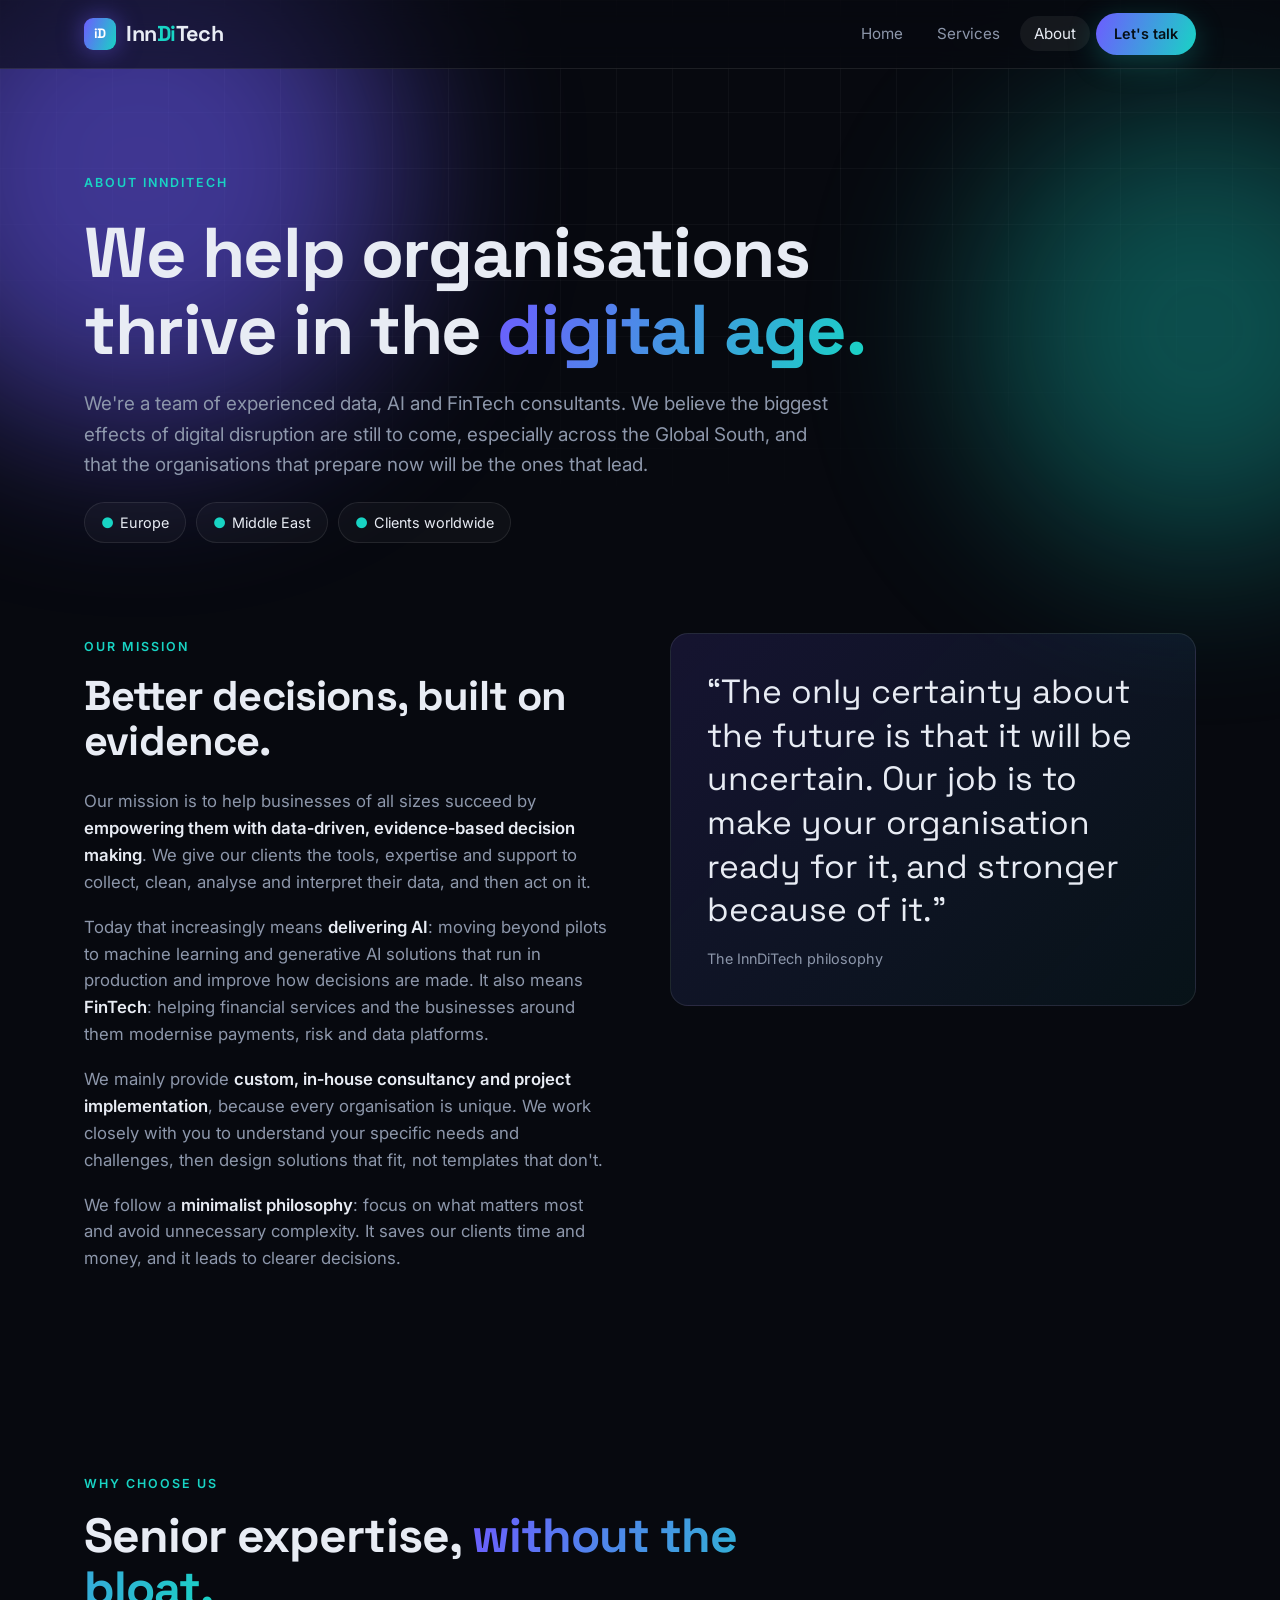
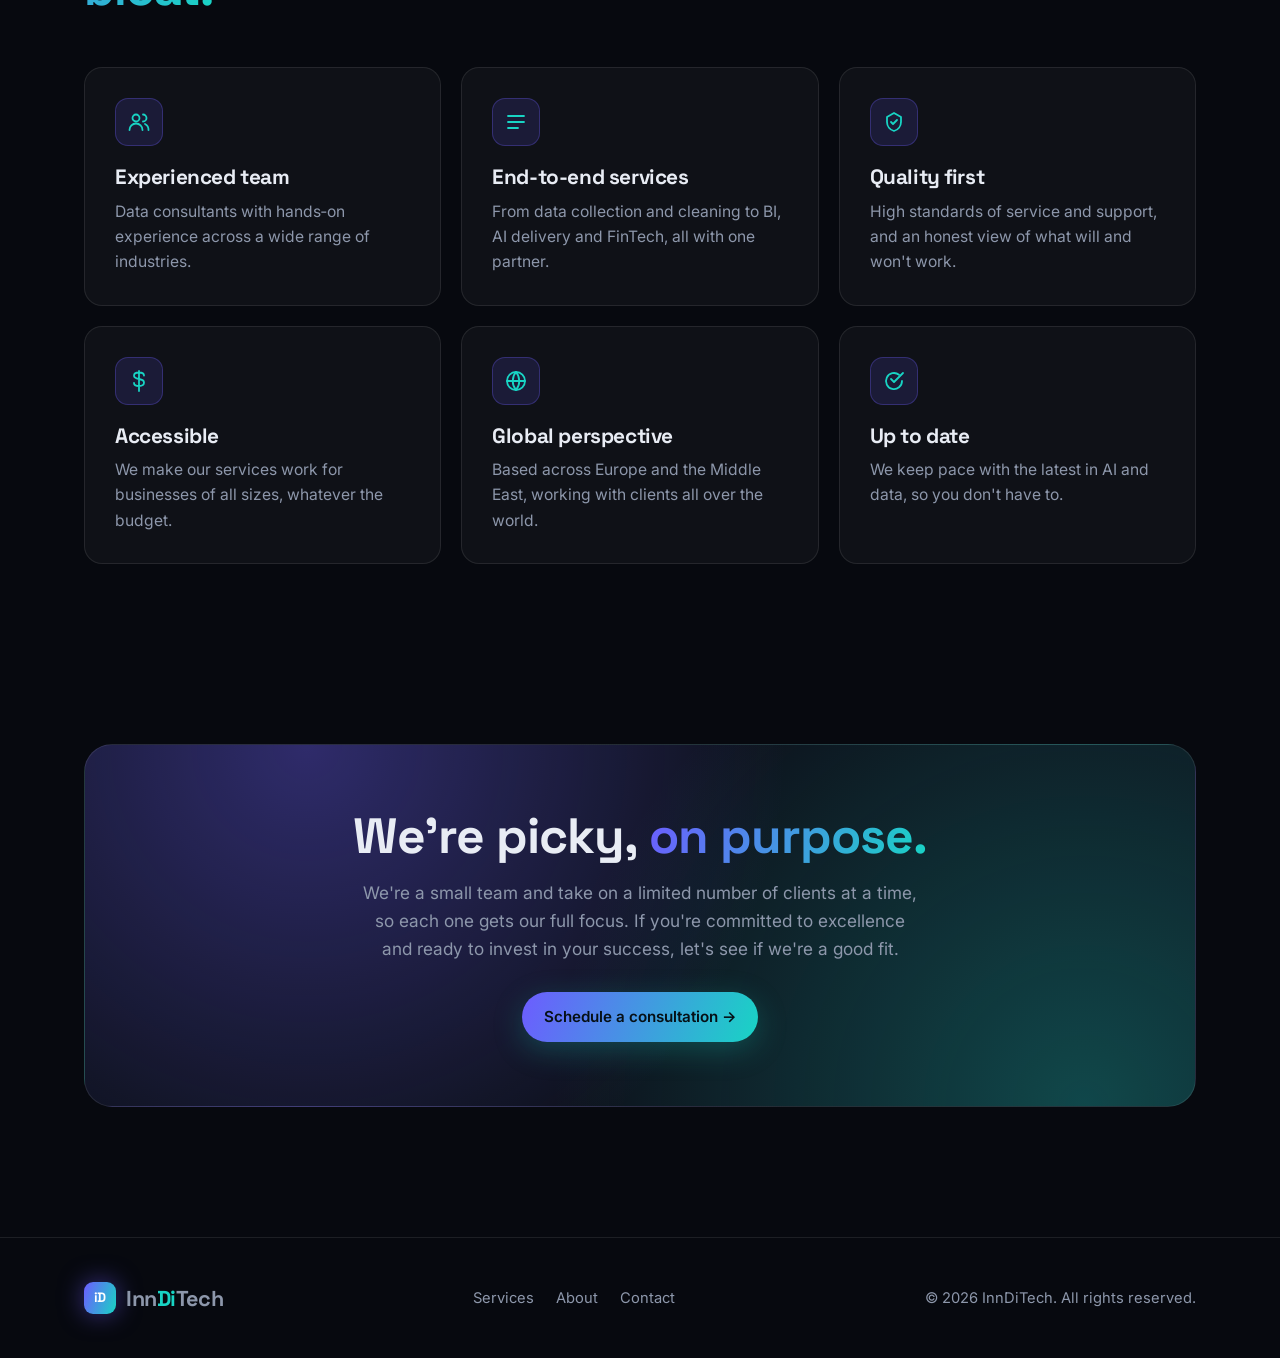
==== about.html @ ff6bf087 "New InnDiTech home and About pages" ====
<!DOCTYPE html>
<html lang="en">
<head>
  <meta charset="utf-8">
  <meta name="viewport" content="width=device-width, initial-scale=1">
  <title>About | InnDiTech</title>
  <meta name="description" content="InnDiTech is a small, senior team of data, AI and FinTech consultants working across Europe and the Middle East with clients worldwide.">
  <link rel="icon" href="data:image/svg+xml,<svg xmlns='http://www.w3.org/2000/svg' viewBox='0 0 32 32'><defs><linearGradient id='g' x1='0' x2='1'><stop stop-color='%236d5cff'/><stop offset='1' stop-color='%2318d4c4'/></linearGradient></defs><rect width='32' height='32' rx='8' fill='url(%23g)'/><text x='16' y='22' font-family='Arial' font-weight='800' font-size='15' fill='white' text-anchor='middle'>iD</text></svg>">
  <link rel="preconnect" href="https://fonts.googleapis.com">
  <link rel="preconnect" href="https://fonts.gstatic.com" crossorigin>
  <link href="https://fonts.googleapis.com/css2?family=Inter:wght@400;500;600;700&family=Space+Grotesk:wght@500;600;700&display=swap" rel="stylesheet">
  <link rel="stylesheet" href="styles.css">
</head>
<body>
  <div class="bg-grid"></div>

  <header class="nav">
    <div class="wrap">
      <a href="index.html" class="brand"><span class="mark">iD</span><span>Inn<b>Di</b>Tech</span></a>
      <button class="menu-toggle" aria-label="Open menu">☰</button>
      <ul>
        <li><a href="index.html">Home</a></li>
        <li><a href="index.html#services">Services</a></li>
        <li><a href="about.html" class="active">About</a></li>
        <li><a href="mailto:contact@innditech.com" class="btn btn-primary">Let's talk</a></li>
      </ul>
    </div>
  </header>

  <main>
    <section class="page-hero">
      <div class="orb o1"></div><div class="orb o2"></div>
      <div class="wrap">
        <span class="eyebrow">About InnDiTech</span>
        <h1>We help organisations thrive in the <span class="grad-text">digital age.</span></h1>
        <p>We're a team of experienced data, AI and FinTech consultants. We believe the biggest effects of digital disruption are still to come, especially across the Global South, and that the organisations that prepare now will be the ones that lead.</p>
        <div class="map-chips">
          <span class="chip"><i>●</i>Europe</span>
          <span class="chip"><i>●</i>Middle East</span>
          <span class="chip"><i>●</i>Clients worldwide</span>
        </div>
      </div>
    </section>

    <section style="padding-top:30px">
      <div class="wrap split">
        <div class="prose reveal">
          <span class="eyebrow">Our mission</span>
          <h2 style="font-size:clamp(1.8rem,3.4vw,2.6rem);margin:14px 0 24px">Better decisions, built on evidence.</h2>
          <p>Our mission is to help businesses of all sizes succeed by <strong>empowering them with data‑driven, evidence‑based decision making</strong>. We give our clients the tools, expertise and support to collect, clean, analyse and interpret their data, and then act on it.</p>
          <p>Today that increasingly means <strong>delivering AI</strong>: moving beyond pilots to machine learning and generative AI solutions that run in production and improve how decisions are made. It also means <strong>FinTech</strong>: helping financial services and the businesses around them modernise payments, risk and data platforms.</p>
          <p>We mainly provide <strong>custom, in‑house consultancy and project implementation</strong>, because every organisation is unique. We work closely with you to understand your specific needs and challenges, then design solutions that fit, not templates that don't.</p>
          <p>We follow a <strong>minimalist philosophy</strong>: focus on what matters most and avoid unnecessary complexity. It saves our clients time and money, and it leads to clearer decisions.</p>
        </div>
        <div class="quote reveal">
          “The only certainty about the future is that it will be uncertain. Our job is to make your organisation ready for it, and stronger because of it.”
          <small>The InnDiTech philosophy</small>
        </div>
      </div>
    </section>

    <section>
      <div class="wrap">
        <div class="sec-head reveal">
          <span class="eyebrow">Why choose us</span>
          <h2>Senior expertise, <span class="grad-text">without the bloat.</span></h2>
        </div>
        <div class="grid grid-3">
          <article class="card reveal">
            <div class="icon"><svg viewBox="0 0 24 24"><circle cx="9" cy="8" r="3.5"/><path d="M2.5 20a6.5 6.5 0 0 1 13 0M16 4.5a3.5 3.5 0 0 1 0 7M18 14a6.5 6.5 0 0 1 3.5 6"/></svg></div>
            <h3>Experienced team</h3>
            <p>Data consultants with hands‑on experience across a wide range of industries.</p>
          </article>
          <article class="card reveal">
            <div class="icon"><svg viewBox="0 0 24 24"><path d="M4 6h16M4 12h16M4 18h10"/></svg></div>
            <h3>End‑to‑end services</h3>
            <p>From data collection and cleaning to BI, AI delivery and FinTech, all with one partner.</p>
          </article>
          <article class="card reveal">
            <div class="icon"><svg viewBox="0 0 24 24"><path d="M12 3l7 4v5c0 4.4-3 8-7 9-4-1-7-4.6-7-9V7z"/><path d="M9 12l2 2 4-4"/></svg></div>
            <h3>Quality first</h3>
            <p>High standards of service and support, and an honest view of what will and won't work.</p>
          </article>
          <article class="card reveal">
            <div class="icon"><svg viewBox="0 0 24 24"><path d="M12 2v20M17 6.5c0-1.9-2.2-3-5-3s-5 1.3-5 3.3 2.2 2.7 5 3.2 5 1.4 5 3.5-2.2 3.5-5 3.5-5-1.2-5-3"/></svg></div>
            <h3>Accessible</h3>
            <p>We make our services work for businesses of all sizes, whatever the budget.</p>
          </article>
          <article class="card reveal">
            <div class="icon"><svg viewBox="0 0 24 24"><circle cx="12" cy="12" r="9"/><path d="M3 12h18M12 3a14 14 0 0 1 0 18M12 3a14 14 0 0 0 0 18"/></svg></div>
            <h3>Global perspective</h3>
            <p>Based across Europe and the Middle East, working with clients all over the world.</p>
          </article>
          <article class="card reveal">
            <div class="icon"><svg viewBox="0 0 24 24"><path d="M20 12a8 8 0 1 1-3-6.2"/><path d="M21 4l-9 9-3-3"/></svg></div>
            <h3>Up to date</h3>
            <p>We keep pace with the latest in AI and data, so you don't have to.</p>
          </article>
        </div>
      </div>
    </section>

    <section>
      <div class="wrap">
        <div class="cta-box reveal">
          <h2>We're picky, <span class="grad-text">on purpose.</span></h2>
          <p>We're a small team and take on a limited number of clients at a time, so each one gets our full focus. If you're committed to excellence and ready to invest in your success, let's see if we're a good fit.</p>
          <a href="mailto:contact@innditech.com" class="btn btn-primary">Schedule a consultation →</a>
        </div>
      </div>
    </section>
  </main>

  <footer>
    <div class="wrap">
      <a href="index.html" class="brand"><span class="mark">iD</span><span>Inn<b>Di</b>Tech</span></a>
      <div class="links"><a href="index.html#services">Services</a><a href="about.html">About</a><a href="mailto:contact@innditech.com">Contact</a></div>
      <p>© <span data-year>2026</span> InnDiTech. All rights reserved.</p>
    </div>
  </footer>

  <script src="main.js"></script>
</body>
</html>
---- styles.css ----
:root {
  --bg: #07090f;
  --bg-2: #0d111b;
  --card: rgba(255,255,255,0.035);
  --line: rgba(255,255,255,0.09);
  --text: #e8ecf4;
  --muted: #8d97ab;
  --a1: #6d5cff;
  --a2: #18d4c4;
  --a3: #ff6b9a;
  --grad: linear-gradient(110deg, var(--a1), var(--a2));
  --radius: 18px;
  --max: 1160px;
}
* { box-sizing: border-box; margin: 0; padding: 0; }
html { scroll-behavior: smooth; overflow-x: clip; }
.hero, .page-hero { overflow-x: clip; }
body {
  background: var(--bg);
  color: var(--text);
  font-family: "Inter", system-ui, -apple-system, "Segoe UI", Roboto, sans-serif;
  line-height: 1.6;
  -webkit-font-smoothing: antialiased;
  overflow-x: hidden;
}
h1, h2, h3, .brand { font-family: "Space Grotesk", "Inter", system-ui, sans-serif; letter-spacing: -0.02em; line-height: 1.1; }
a { color: inherit; text-decoration: none; }
.wrap { max-width: var(--max); margin: 0 auto; padding: 0 24px; }
.grad-text { background: var(--grad); -webkit-background-clip: text; background-clip: text; color: transparent; }

/* Background */
.bg-grid {
  position: fixed; inset: 0; z-index: -2; pointer-events: none;
  background-image:
    linear-gradient(rgba(255,255,255,0.035) 1px, transparent 1px),
    linear-gradient(90deg, rgba(255,255,255,0.035) 1px, transparent 1px);
  background-size: 56px 56px;
  mask-image: radial-gradient(ellipse 80% 60% at 50% 0%, #000 40%, transparent 100%);
  -webkit-mask-image: radial-gradient(ellipse 80% 60% at 50% 0%, #000 40%, transparent 100%);
}
.orb { position: absolute; border-radius: 50%; filter: blur(90px); opacity: .55; z-index: -1; pointer-events: none; animation: drift 18s ease-in-out infinite alternate; }
.orb.o1 { width: 520px; height: 520px; background: var(--a1); top: -160px; left: -120px; }
.orb.o2 { width: 440px; height: 440px; background: var(--a2); top: 40px; right: -140px; animation-delay: -6s; opacity: .35; }
.orb.o3 { width: 300px; height: 300px; background: var(--a3); top: 420px; left: 45%; animation-delay: -12s; opacity: .22; }
@keyframes drift { to { transform: translate(60px, 40px) scale(1.12); } }

/* Nav */
header.nav {
  position: sticky; top: 0; z-index: 50;
  backdrop-filter: blur(14px); -webkit-backdrop-filter: blur(14px);
  background: rgba(7,9,15,0.6); border-bottom: 1px solid var(--line);
}
.nav .wrap { display: flex; align-items: center; justify-content: space-between; height: 68px; }
.brand { font-size: 1.35rem; font-weight: 700; display: flex; align-items: center; gap: 10px; }
.brand .mark {
  width: 32px; height: 32px; border-radius: 9px; background: var(--grad);
  display: grid; place-items: center; font-size: .85rem; color: #fff; font-weight: 800;
  box-shadow: 0 0 24px rgba(109,92,255,.5);
}
.brand b { font-weight: 700; color: var(--a2); }
.nav ul { list-style: none; display: flex; gap: 6px; align-items: center; }
.nav ul a { padding: 8px 14px; border-radius: 999px; color: var(--muted); font-size: .95rem; transition: .2s; }
.nav ul a:hover, .nav ul a.active { color: var(--text); background: rgba(255,255,255,0.06); }
.nav ul a.btn-primary, .nav ul a.btn-primary:hover { color: #061016; background: var(--grad); }
.btn {
  display: inline-flex; align-items: center; gap: 8px; padding: 13px 22px; border-radius: 999px;
  font-weight: 600; font-size: .95rem; transition: transform .2s, box-shadow .2s, background .2s;
}
.btn-primary { background: var(--grad); color: #061016; box-shadow: 0 8px 30px rgba(24,212,196,.25); }
.btn-primary:hover { transform: translateY(-2px); box-shadow: 0 12px 40px rgba(24,212,196,.4); }
.btn-ghost { border: 1px solid var(--line); background: rgba(255,255,255,0.03); }
.btn-ghost:hover { background: rgba(255,255,255,0.08); }
.nav .btn { padding: 9px 18px; font-size: .9rem; }
.menu-toggle { display: none; background: none; border: 0; color: var(--text); font-size: 1.5rem; cursor: pointer; }

/* Hero */
.hero { position: relative; padding: 110px 0 90px; }
.pill {
  display: inline-flex; align-items: center; gap: 8px; padding: 6px 14px 6px 8px; border-radius: 999px;
  border: 1px solid var(--line); background: rgba(255,255,255,0.04); font-size: .85rem; color: var(--muted);
}
.pill .dot { width: 8px; height: 8px; border-radius: 50%; background: var(--a2); box-shadow: 0 0 12px var(--a2); animation: pulse 2s infinite; margin-left: 6px; }
@keyframes pulse { 50% { opacity: .35; } }
.hero h1 { font-size: clamp(2.6rem, 6.4vw, 5.2rem); font-weight: 700; margin: 26px 0 22px; max-width: 14ch; }
.hero p.lead { font-size: 1.2rem; color: var(--muted); max-width: 58ch; }
.hero .ctas { display: flex; gap: 14px; margin-top: 36px; flex-wrap: wrap; }
.rotator { display: inline-block; min-width: 9ch; }
.ticker {
  margin-top: 70px; border-top: 1px solid var(--line); border-bottom: 1px solid var(--line);
  overflow: hidden; white-space: nowrap; padding: 16px 0; mask-image: linear-gradient(90deg, transparent, #000 10%, #000 90%, transparent);
  -webkit-mask-image: linear-gradient(90deg, transparent, #000 10%, #000 90%, transparent);
}
.ticker .track { display: inline-block; animation: scroll 40s linear infinite; }
.ticker span { color: var(--muted); font-family: "Space Grotesk", sans-serif; font-size: 1.05rem; margin: 0 26px; }
.ticker span::before { content: "✦"; color: var(--a1); margin-right: 26px; }
@keyframes scroll { to { transform: translateX(-50%); } }

/* Sections */
section { padding: 90px 0; position: relative; }
.eyebrow { text-transform: uppercase; letter-spacing: .16em; font-size: .78rem; color: var(--a2); font-weight: 600; }
.sec-head { max-width: 680px; margin-bottom: 52px; }
.sec-head h2 { font-size: clamp(2rem, 4vw, 3rem); margin: 14px 0 16px; }
.sec-head p { color: var(--muted); font-size: 1.08rem; }

.grid { display: grid; gap: 20px; }
.grid-3 { grid-template-columns: repeat(3, 1fr); }
.grid-2 { grid-template-columns: repeat(2, 1fr); }
.card {
  position: relative; padding: 30px; border-radius: var(--radius); background: var(--card);
  border: 1px solid var(--line); overflow: hidden; transition: transform .3s, border-color .3s;
}
.card::after {
  content: ""; position: absolute; inset: 0; border-radius: inherit; pointer-events: none;
  background: radial-gradient(400px circle at var(--mx, 50%) var(--my, 0%), rgba(109,92,255,.16), transparent 40%);
  opacity: 0; transition: opacity .3s;
}
.card:hover { transform: translateY(-4px); border-color: rgba(109,92,255,.45); }
.card:hover::after { opacity: 1; }
.card .icon {
  width: 48px; height: 48px; border-radius: 13px; display: grid; place-items: center; margin-bottom: 20px;
  background: rgba(109,92,255,.14); border: 1px solid rgba(109,92,255,.3);
}
.card .icon svg { width: 24px; height: 24px; stroke: var(--a2); fill: none; stroke-width: 1.8; stroke-linecap: round; stroke-linejoin: round; }
.card h3 { font-size: 1.3rem; margin-bottom: 10px; }
.card p { color: var(--muted); font-size: .98rem; }
.card .tag { position: absolute; top: 22px; right: 22px; font-size: .7rem; font-weight: 700; letter-spacing: .1em; padding: 4px 10px; border-radius: 999px; background: rgba(255,107,154,.15); color: var(--a3); border: 1px solid rgba(255,107,154,.3); }
.card.wide { grid-column: span 3; display: grid; grid-template-columns: 48px 1fr; column-gap: 22px; align-items: start; }
.card.wide .icon { margin-bottom: 0; grid-row: span 2; }
.card.feature { grid-column: span 2; background: linear-gradient(135deg, rgba(109,92,255,.12), rgba(24,212,196,.06)); }
.card ul.ticks { list-style: none; margin-top: 16px; display: grid; grid-template-columns: 1fr 1fr; gap: 8px 18px; }
.card ul.ticks li { color: var(--text); font-size: .93rem; padding-left: 22px; position: relative; }
.card ul.ticks li::before { content: "→"; position: absolute; left: 0; color: var(--a2); }

/* Process */
.steps { display: grid; grid-template-columns: repeat(4, 1fr); gap: 20px; counter-reset: s; }
.step { padding: 28px 24px; border-left: 1px solid var(--line); position: relative; }
.step::before { counter-increment: s; content: "0" counter(s); font-family: "Space Grotesk", sans-serif; font-size: 2.6rem; font-weight: 700; background: var(--grad); -webkit-background-clip: text; background-clip: text; color: transparent; display: block; margin-bottom: 12px; }
.step h3 { font-size: 1.15rem; margin-bottom: 8px; }
.step p { color: var(--muted); font-size: .95rem; }

/* Values / beliefs */
.beliefs { display: grid; grid-template-columns: repeat(4, 1fr); gap: 0; border: 1px solid var(--line); border-radius: var(--radius); overflow: hidden; }
.belief { padding: 34px 26px; border-right: 1px solid var(--line); background: rgba(255,255,255,.015); }
.belief:last-child { border-right: 0; }
.belief .big { font-family: "Space Grotesk", sans-serif; font-size: 1.6rem; font-weight: 700; margin-bottom: 8px; }
.belief p { color: var(--muted); font-size: .93rem; }

/* CTA */
.cta-box {
  border-radius: 28px; padding: 64px 56px; text-align: center; position: relative; overflow: hidden;
  background: radial-gradient(circle at 20% 0%, rgba(109,92,255,.35), transparent 50%), radial-gradient(circle at 90% 100%, rgba(24,212,196,.28), transparent 50%), var(--bg-2);
  border: 1px solid var(--line);
}
.cta-box h2 { font-size: clamp(2rem, 4vw, 3.1rem); margin-bottom: 16px; }
.cta-box p { color: var(--muted); max-width: 560px; margin: 0 auto 30px; font-size: 1.08rem; }

/* About page */
.page-hero { padding: 100px 0 60px; }
.page-hero h1 { font-size: clamp(2.4rem, 5.5vw, 4.4rem); margin: 20px 0; max-width: 18ch; }
.page-hero p { color: var(--muted); font-size: 1.18rem; max-width: 62ch; }
.split { display: grid; grid-template-columns: 1fr 1fr; gap: 60px; align-items: start; }
.prose p { color: var(--muted); margin-bottom: 18px; font-size: 1.05rem; }
.prose p strong { color: var(--text); font-weight: 600; }
.quote {
  font-family: "Space Grotesk", sans-serif; font-size: clamp(1.5rem, 2.8vw, 2.1rem); line-height: 1.3;
  padding: 36px; border-radius: var(--radius); border: 1px solid var(--line);
  background: linear-gradient(135deg, rgba(109,92,255,.14), rgba(24,212,196,.05));
  position: sticky; top: 100px;
}
.quote small { display: block; margin-top: 18px; font-family: "Inter", sans-serif; font-size: .9rem; color: var(--muted); }
.map-chips { display: flex; flex-wrap: wrap; gap: 10px; margin-top: 22px; }
.chip { padding: 8px 16px; border-radius: 999px; border: 1px solid var(--line); background: rgba(255,255,255,.03); font-size: .9rem; color: var(--text); }
.chip i { font-style: normal; color: var(--a2); margin-right: 6px; }

/* Footer */
footer { border-top: 1px solid var(--line); padding: 44px 0; margin-top: 40px; }
footer .wrap { display: flex; justify-content: space-between; align-items: center; gap: 20px; flex-wrap: wrap; }
footer p, footer a { color: var(--muted); font-size: .92rem; }
footer a:hover { color: var(--text); }
footer .links { display: flex; gap: 22px; }

/* Reveal */
.reveal { opacity: 0; transform: translateY(24px); transition: opacity .8s ease, transform .8s ease; }
.reveal.in { opacity: 1; transform: none; }

/* Responsive */
@media (max-width: 960px) {
  .grid-3, .steps, .beliefs { grid-template-columns: 1fr 1fr; }
  .belief:nth-child(2) { border-right: 0; }
  .belief:nth-child(-n+2) { border-bottom: 1px solid var(--line); }
  .split { grid-template-columns: 1fr; gap: 36px; }
  .quote { position: static; }
  .card.wide { grid-column: span 2; }
}
@media (max-width: 680px) {
  .nav ul { display: none; position: absolute; top: 68px; left: 0; right: 0; flex-direction: column; padding: 16px; background: rgba(7,9,15,.97); border-bottom: 1px solid var(--line); }
  .nav ul.open { display: flex; }
  .menu-toggle { display: block; }
  .grid-3, .grid-2, .steps, .beliefs { grid-template-columns: 1fr; }
  .card.feature, .card.wide { grid-column: span 1; }
  .card.wide { display: block; }
  .card.wide .icon { margin-bottom: 20px; }
  .card ul.ticks { grid-template-columns: 1fr; }
  .belief { border-right: 0; border-bottom: 1px solid var(--line); }
  .hero { padding: 70px 0 60px; }
  .cta-box { padding: 44px 24px; }
}
@media (prefers-reduced-motion: reduce) {
  *, *::before, *::after { animation: none !important; transition: none !important; }
  .reveal { opacity: 1; transform: none; }
}
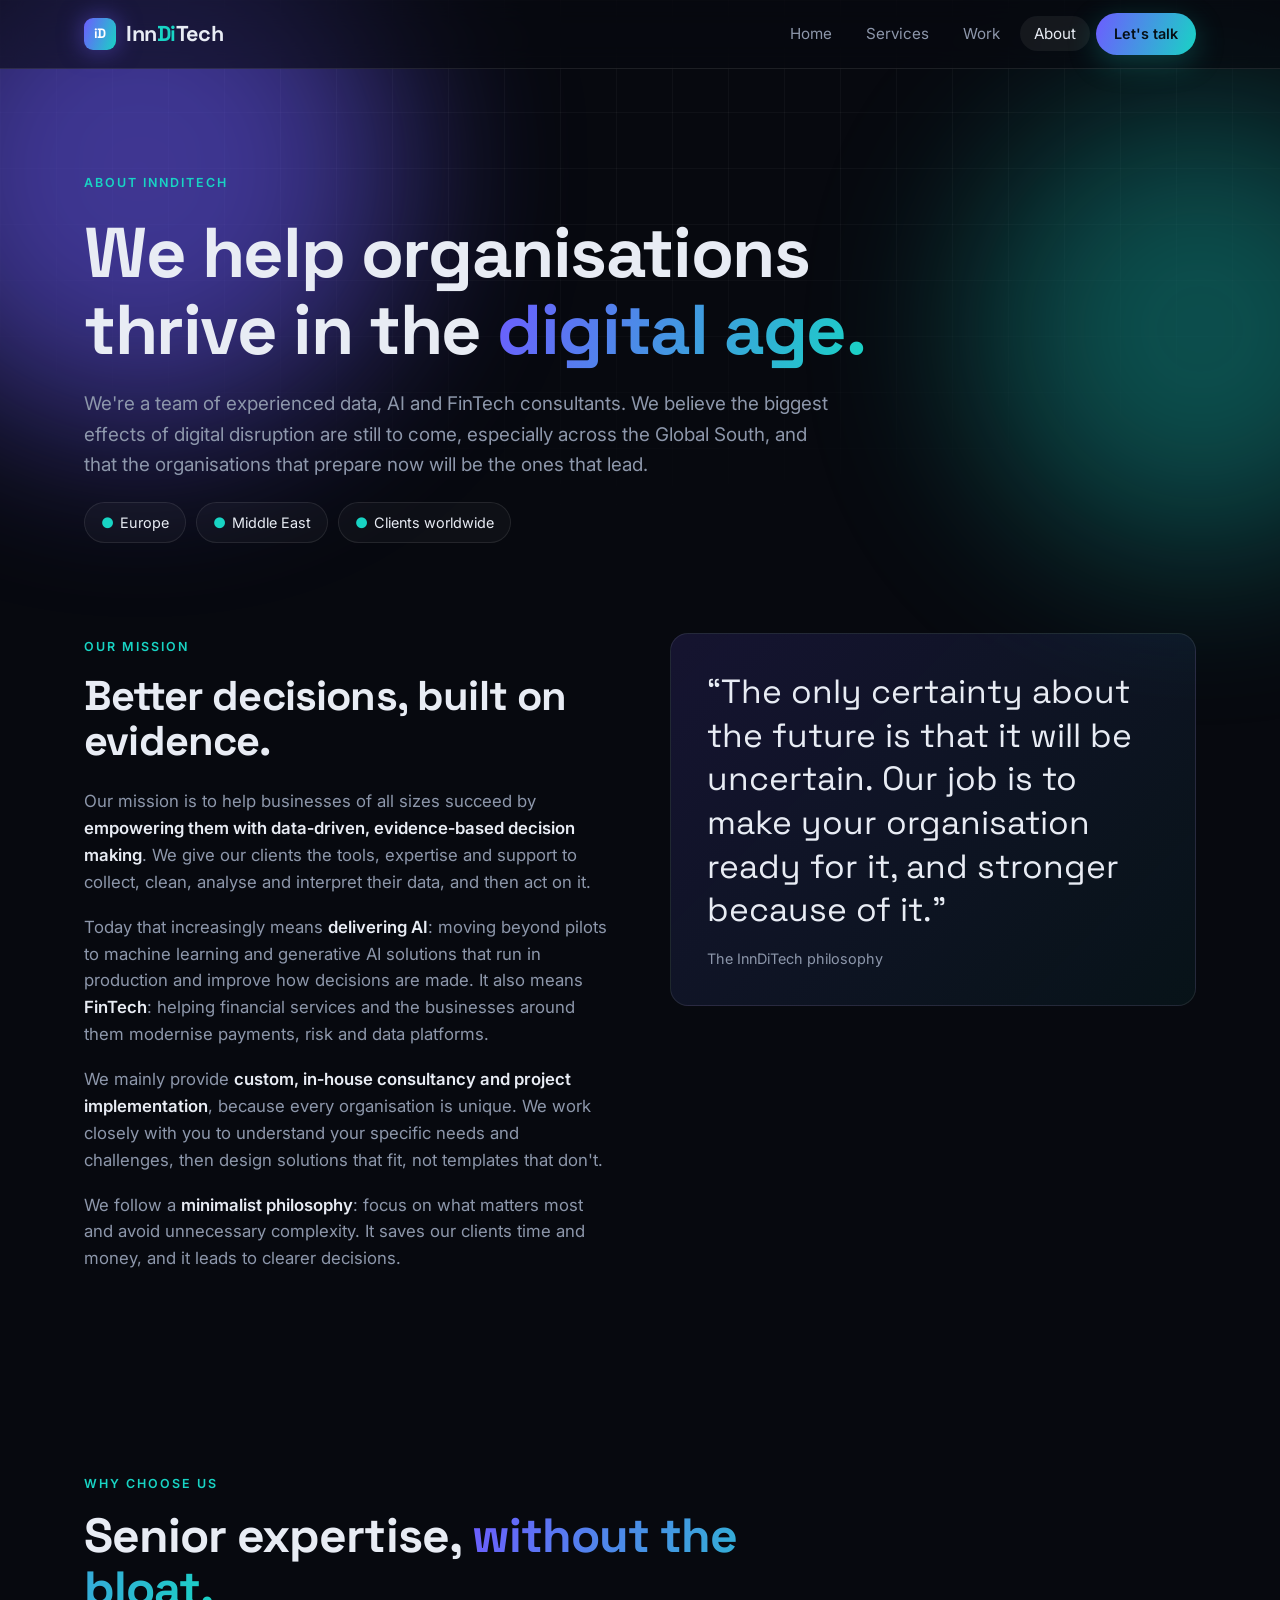
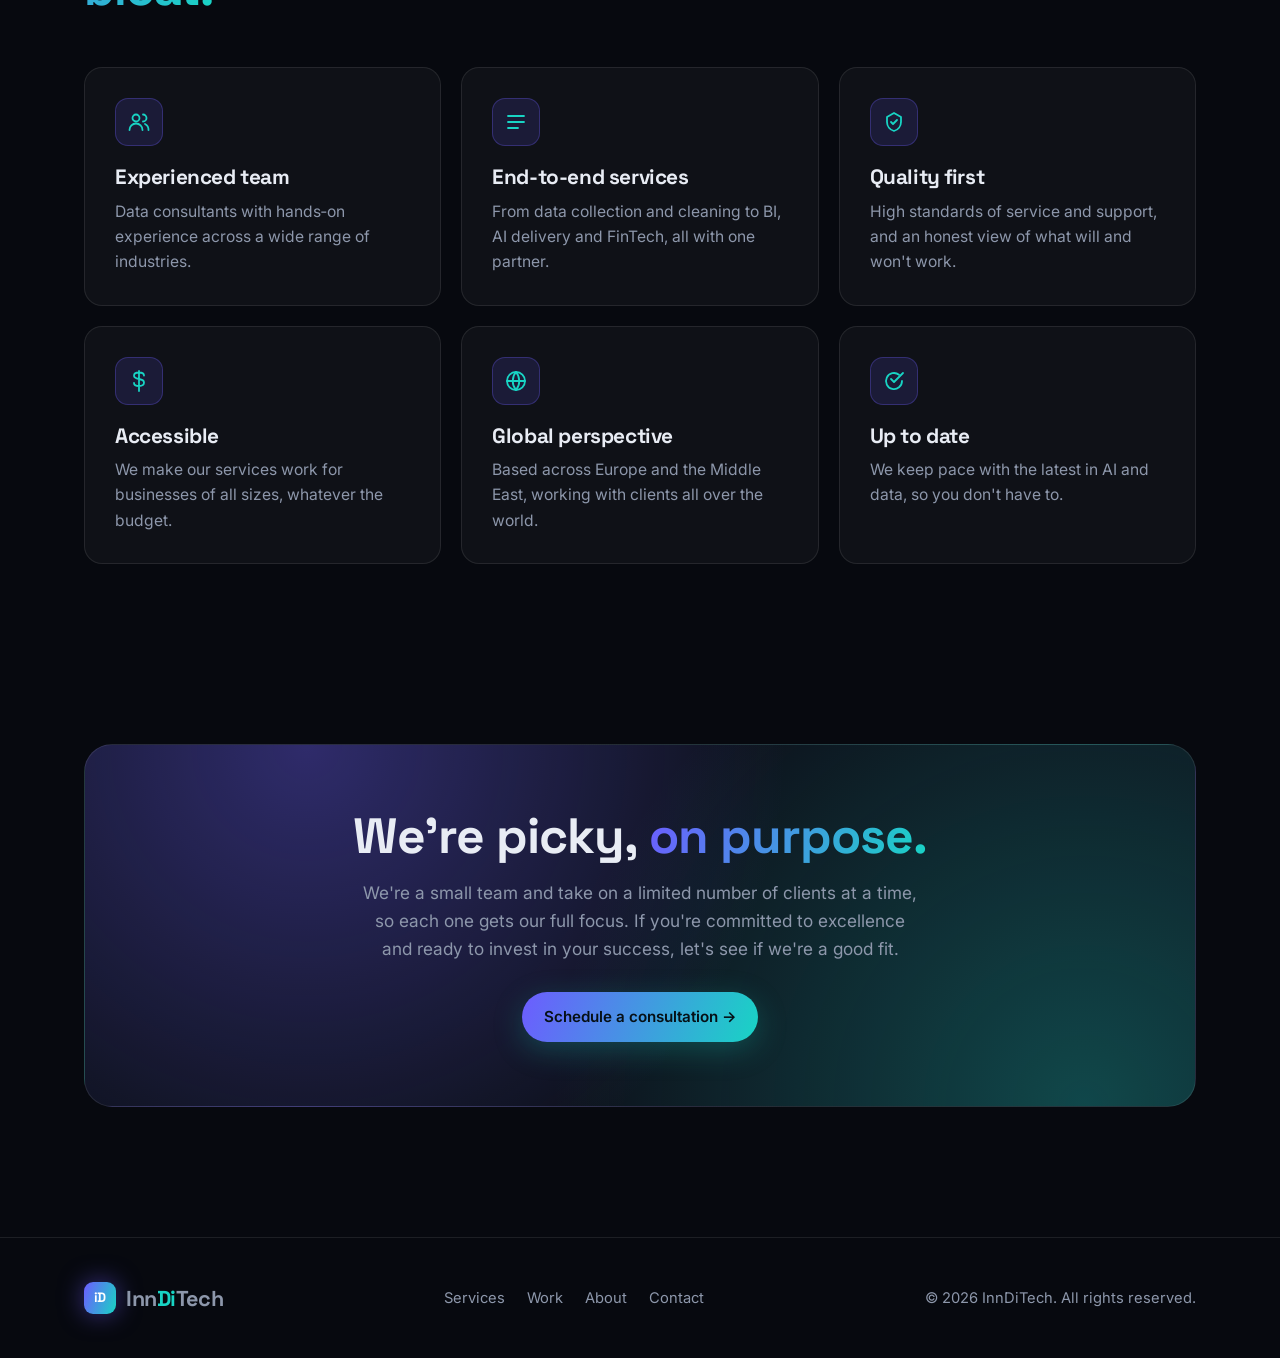
==== commit e2b2a633: "Add Sample work page and Featured work section; tidy main.js" ====
--- a/about.html
+++ b/about.html
@@ -21,6 +21,7 @@
       <ul>
         <li><a href="index.html">Home</a></li>
         <li><a href="index.html#services">Services</a></li>
+        <li><a href="work.html">Work</a></li>
         <li><a href="about.html" class="active">About</a></li>
         <li><a href="mailto:contact@innditech.com" class="btn btn-primary">Let's talk</a></li>
       </ul>
@@ -114,7 +115,7 @@
   <footer>
     <div class="wrap">
       <a href="index.html" class="brand"><span class="mark">iD</span><span>Inn<b>Di</b>Tech</span></a>
-      <div class="links"><a href="index.html#services">Services</a><a href="about.html">About</a><a href="mailto:contact@innditech.com">Contact</a></div>
+      <div class="links"><a href="index.html#services">Services</a><a href="work.html">Work</a><a href="about.html">About</a><a href="mailto:contact@innditech.com">Contact</a></div>
       <p>© <span data-year>2026</span> InnDiTech. All rights reserved.</p>
     </div>
   </footer>
--- a/styles.css
+++ b/styles.css
@@ -84,7 +84,6 @@
 .hero h1 { font-size: clamp(2.6rem, 6.4vw, 5.2rem); font-weight: 700; margin: 26px 0 22px; max-width: 14ch; }
 .hero p.lead { font-size: 1.2rem; color: var(--muted); max-width: 58ch; }
 .hero .ctas { display: flex; gap: 14px; margin-top: 36px; flex-wrap: wrap; }
-.rotator { display: inline-block; min-width: 9ch; }
 .ticker {
   margin-top: 70px; border-top: 1px solid var(--line); border-bottom: 1px solid var(--line);
   overflow: hidden; white-space: nowrap; padding: 16px 0; mask-image: linear-gradient(90deg, transparent, #000 10%, #000 90%, transparent);
@@ -209,3 +208,25 @@
   *, *::before, *::after { animation: none !important; transition: none !important; }
   .reveal { opacity: 1; transform: none; }
 }
+
+/* Work: dashboard cards */
+.work-cat { scroll-margin-top: 90px; }
+.work-cat + .work-cat { padding-top: 30px; }
+.work-card { padding: 0; display: flex; flex-direction: column; }
+.work-card .shot { display: block; aspect-ratio: 16 / 10; background: var(--bg-2); border-bottom: 1px solid var(--line); overflow: hidden; }
+.work-card .shot img { width: 100%; height: 100%; object-fit: cover; display: block; transition: transform .5s; }
+.work-card:hover .shot img { transform: scale(1.03); }
+.work-card .body { padding: 24px 26px 26px; display: flex; flex-direction: column; flex: 1; }
+.work-card h3 { display: flex; align-items: center; gap: 10px; flex-wrap: wrap; }
+.work-card h3 a:hover { color: var(--a2); }
+.live { font-family: "Inter", sans-serif; font-size: .68rem; font-weight: 700; letter-spacing: .1em; padding: 3px 9px; border-radius: 999px; color: var(--a2); background: rgba(24,212,196,.1); border: 1px solid rgba(24,212,196,.3); display: inline-flex; align-items: center; gap: 6px; }
+.live::before { content: ""; width: 6px; height: 6px; border-radius: 50%; background: var(--a2); box-shadow: 0 0 8px var(--a2); }
+.work-card p + p { margin-top: 10px; }
+.work-card .open { margin-top: auto; padding-top: 20px; color: var(--a2); font-weight: 600; font-size: .95rem; }
+.work-card .open:hover { color: var(--text); }
+.wake-note { color: var(--muted); font-size: .9rem; margin-top: 22px; }
+.cat-tile .body p { margin-bottom: 4px; }
+.cat-tile .count { color: var(--muted); font-size: .85rem; }
+.cat-nav { display: flex; flex-wrap: wrap; gap: 10px; margin-top: 28px; }
+.cat-nav a { padding: 8px 16px; border-radius: 999px; border: 1px solid var(--line); background: rgba(255,255,255,.03); font-size: .92rem; transition: .2s; }
+.cat-nav a:hover { border-color: rgba(24,212,196,.5); color: var(--a2); }
